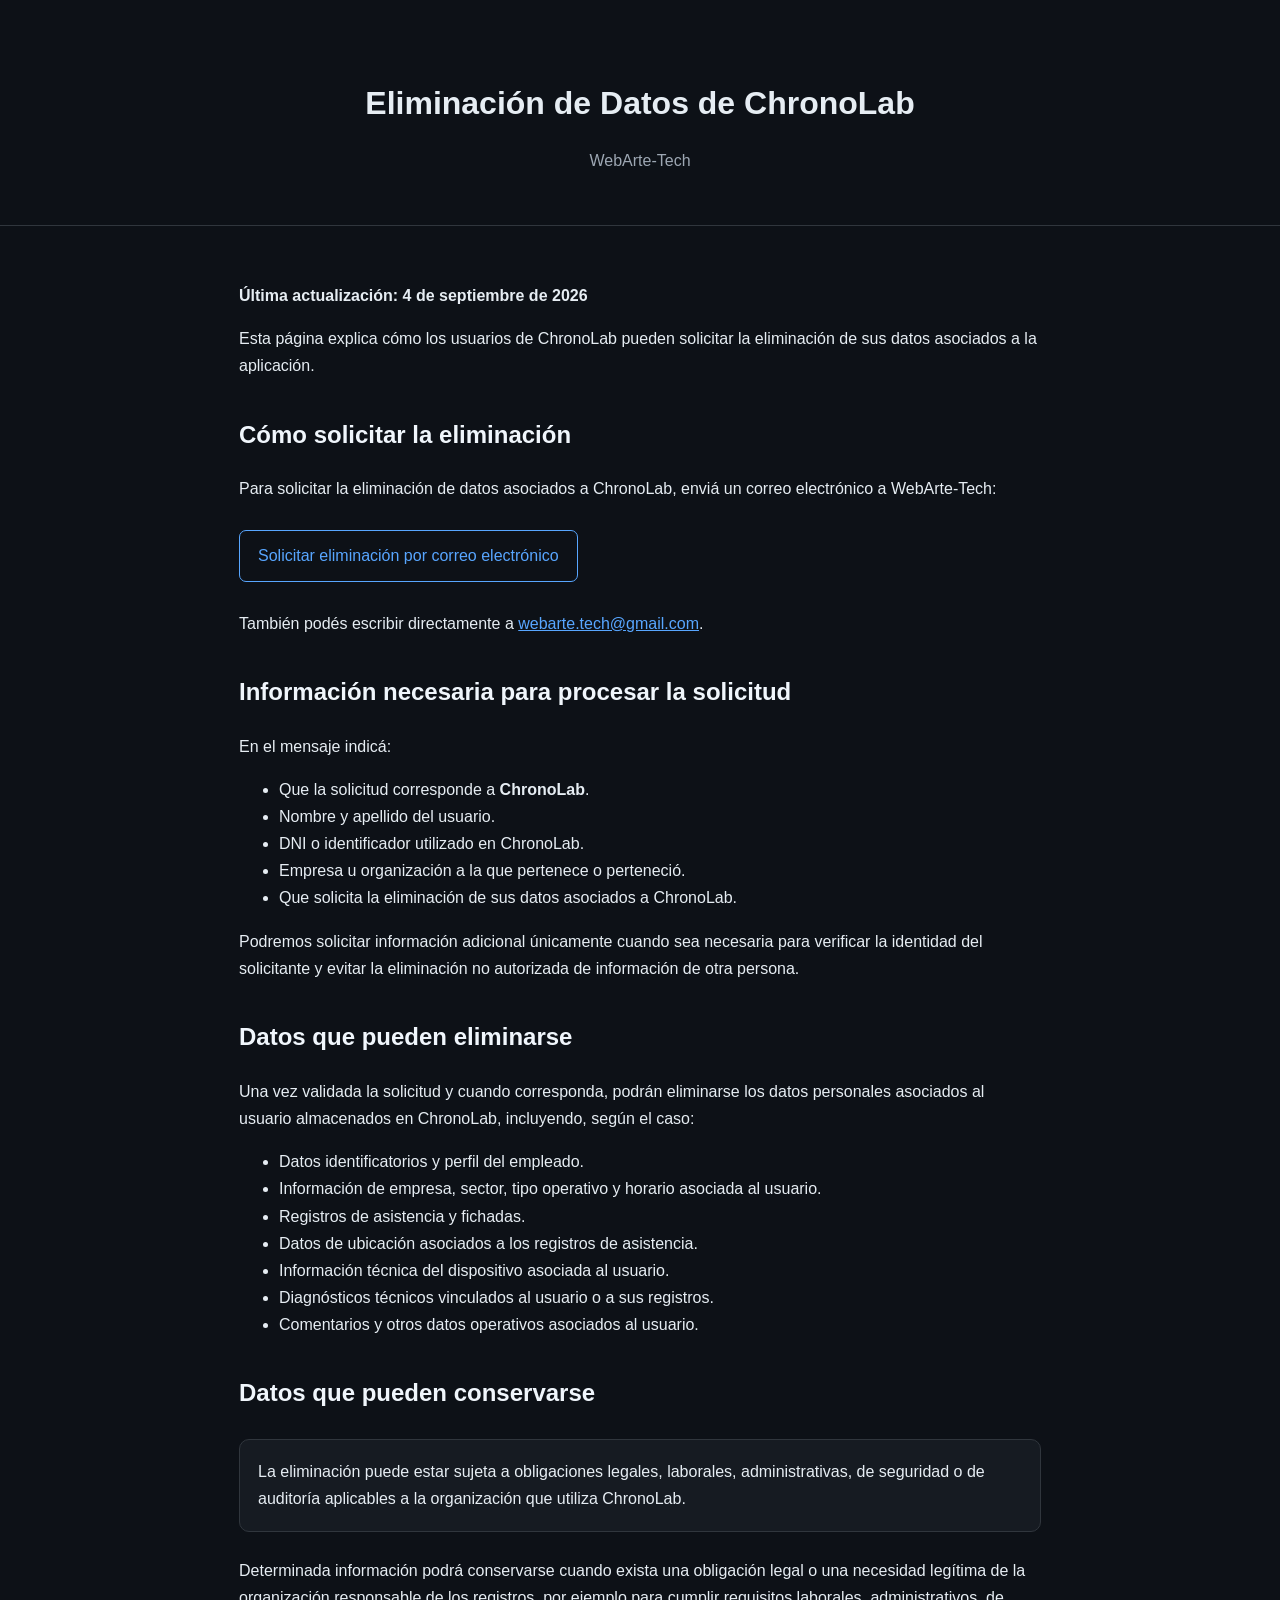
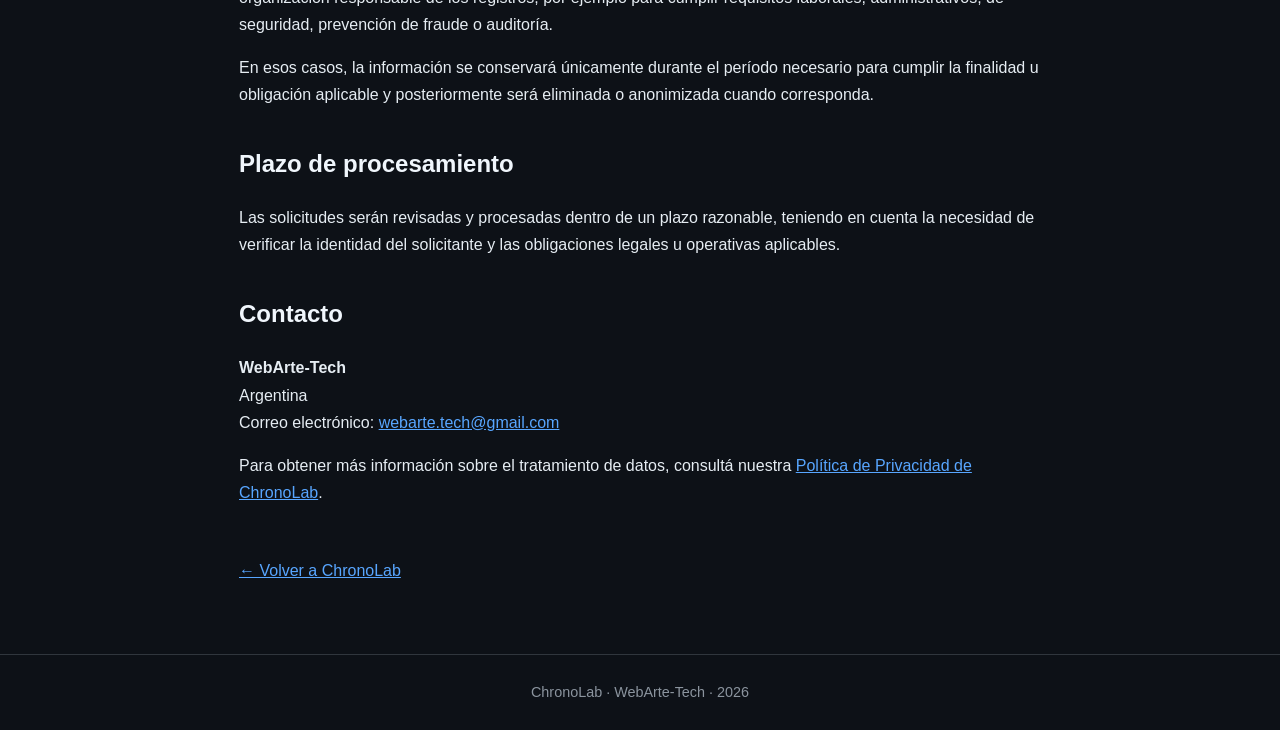
==== eliminacion-datos.html @ e735e455 "Create eliminacion-datos.html" ====
<!DOCTYPE html>
<html lang="es">
<head>
  <meta charset="UTF-8">
  <meta name="viewport" content="width=device-width, initial-scale=1.0">
  <meta name="description" content="Procedimiento para solicitar la eliminación de datos de ChronoLab.">
  <title>Eliminación de Datos | ChronoLab</title>

  <style>
    * { box-sizing: border-box; }

    body {
      margin: 0;
      font-family: Arial, Helvetica, sans-serif;
      background: #0d1117;
      color: #e6edf3;
      line-height: 1.7;
    }

    header {
      padding: 55px 24px 35px;
      text-align: center;
      border-bottom: 1px solid #30363d;
    }

    h1 { margin-bottom: 5px; }

    header p { color: #9da7b3; }

    main {
      max-width: 850px;
      margin: auto;
      padding: 40px 24px 70px;
    }

    h2 {
      margin-top: 35px;
      color: #f0f6fc;
    }

    a { color: #58a6ff; }

    .notice {
      background: #161b22;
      border: 1px solid #30363d;
      border-radius: 10px;
      padding: 18px;
      margin: 25px 0;
    }

    .button {
      display: inline-block;
      margin: 12px 0;
      padding: 11px 18px;
      border: 1px solid #58a6ff;
      border-radius: 7px;
      text-decoration: none;
      color: #58a6ff;
    }

    .back {
      display: inline-block;
      margin-top: 35px;
    }

    footer {
      border-top: 1px solid #30363d;
      text-align: center;
      padding: 25px;
      color: #8b949e;
      font-size: .9rem;
    }
  </style>
</head>

<body>

<header>
  <h1>Eliminación de Datos de ChronoLab</h1>
  <p>WebArte-Tech</p>
</header>

<main>

  <p><strong>Última actualización: 4 de septiembre de 2026</strong></p>

  <p>
    Esta página explica cómo los usuarios de ChronoLab pueden solicitar
    la eliminación de sus datos asociados a la aplicación.
  </p>

  <h2>Cómo solicitar la eliminación</h2>

  <p>
    Para solicitar la eliminación de datos asociados a ChronoLab, enviá
    un correo electrónico a WebArte-Tech:
  </p>

  <a class="button"
     href="mailto:webarte.tech@gmail.com?subject=Solicitud%20de%20eliminaci%C3%B3n%20de%20datos%20-%20ChronoLab">
    Solicitar eliminación por correo electrónico
  </a>

  <p>
    También podés escribir directamente a
    <a href="mailto:webarte.tech@gmail.com">webarte.tech@gmail.com</a>.
  </p>

  <h2>Información necesaria para procesar la solicitud</h2>

  <p>
    En el mensaje indicá:
  </p>

  <ul>
    <li>Que la solicitud corresponde a <strong>ChronoLab</strong>.</li>
    <li>Nombre y apellido del usuario.</li>
    <li>DNI o identificador utilizado en ChronoLab.</li>
    <li>Empresa u organización a la que pertenece o perteneció.</li>
    <li>Que solicita la eliminación de sus datos asociados a ChronoLab.</li>
  </ul>

  <p>
    Podremos solicitar información adicional únicamente cuando sea
    necesaria para verificar la identidad del solicitante y evitar la
    eliminación no autorizada de información de otra persona.
  </p>

  <h2>Datos que pueden eliminarse</h2>

  <p>
    Una vez validada la solicitud y cuando corresponda, podrán eliminarse
    los datos personales asociados al usuario almacenados en ChronoLab,
    incluyendo, según el caso:
  </p>

  <ul>
    <li>Datos identificatorios y perfil del empleado.</li>
    <li>Información de empresa, sector, tipo operativo y horario asociada al usuario.</li>
    <li>Registros de asistencia y fichadas.</li>
    <li>Datos de ubicación asociados a los registros de asistencia.</li>
    <li>Información técnica del dispositivo asociada al usuario.</li>
    <li>Diagnósticos técnicos vinculados al usuario o a sus registros.</li>
    <li>Comentarios y otros datos operativos asociados al usuario.</li>
  </ul>

  <h2>Datos que pueden conservarse</h2>

  <div class="notice">
    La eliminación puede estar sujeta a obligaciones legales, laborales,
    administrativas, de seguridad o de auditoría aplicables a la
    organización que utiliza ChronoLab.
  </div>

  <p>
    Determinada información podrá conservarse cuando exista una obligación
    legal o una necesidad legítima de la organización responsable de los
    registros, por ejemplo para cumplir requisitos laborales,
    administrativos, de seguridad, prevención de fraude o auditoría.
  </p>

  <p>
    En esos casos, la información se conservará únicamente durante el
    período necesario para cumplir la finalidad u obligación aplicable y
    posteriormente será eliminada o anonimizada cuando corresponda.
  </p>

  <h2>Plazo de procesamiento</h2>

  <p>
    Las solicitudes serán revisadas y procesadas dentro de un plazo
    razonable, teniendo en cuenta la necesidad de verificar la identidad
    del solicitante y las obligaciones legales u operativas aplicables.
  </p>

  <h2>Contacto</h2>

  <p>
    <strong>WebArte-Tech</strong><br>
    Argentina<br>
    Correo electrónico:
    <a href="mailto:webarte.tech@gmail.com">webarte.tech@gmail.com</a>
  </p>

  <p>
    Para obtener más información sobre el tratamiento de datos, consultá
    nuestra
    <a href="privacidad.html">Política de Privacidad de ChronoLab</a>.
  </p>

  <a class="back" href="index.html">← Volver a ChronoLab</a>

</main>

<footer>
  ChronoLab · WebArte-Tech · 2026
</footer>

</body>
</html>
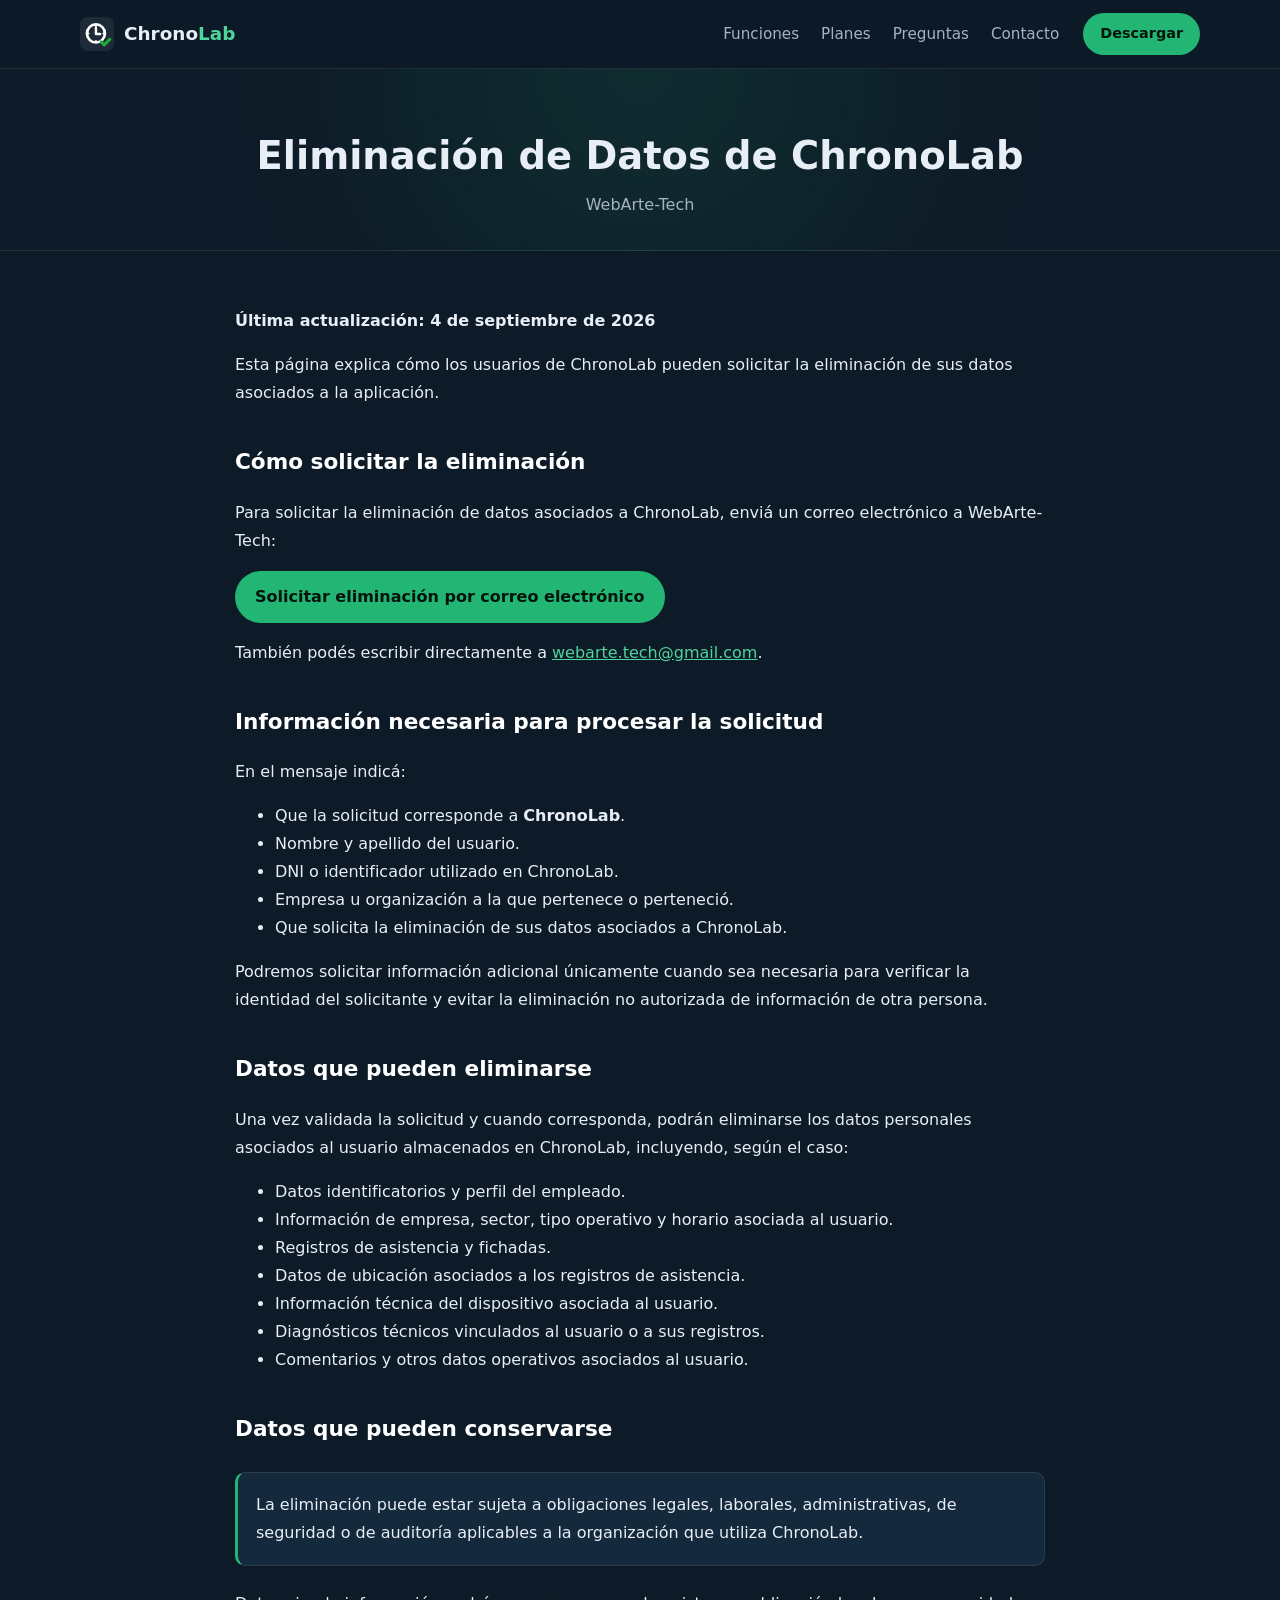
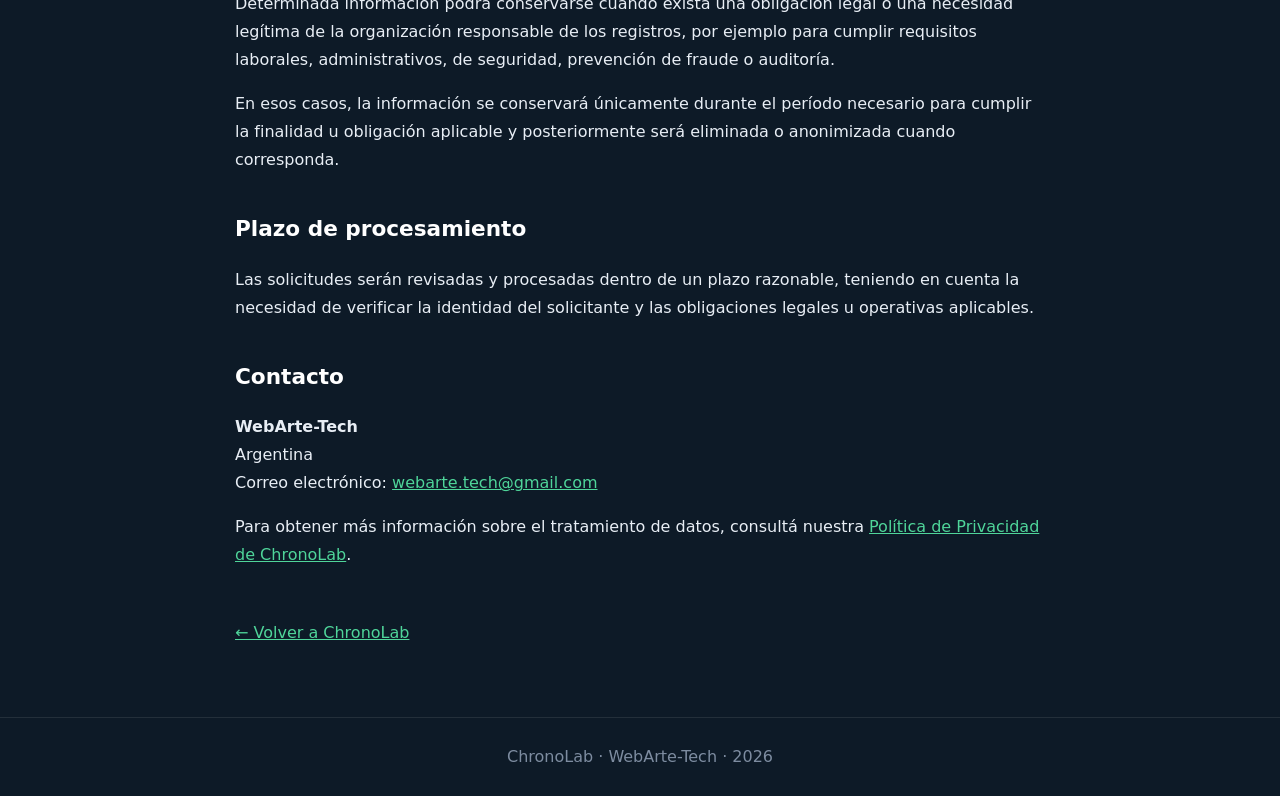
==== commit 51a743b1: "Sitio nuevo de ChronoLab: portada completa, planes actualizados y diseño común Co-Authored-By: Claud" ====
--- a/eliminacion-datos.html
+++ b/eliminacion-datos.html
@@ -5,75 +5,27 @@
   <meta name="viewport" content="width=device-width, initial-scale=1.0">
   <meta name="description" content="Procedimiento para solicitar la eliminación de datos de ChronoLab.">
   <title>Eliminación de Datos | ChronoLab</title>
-
-  <style>
-    * { box-sizing: border-box; }
-
-    body {
-      margin: 0;
-      font-family: Arial, Helvetica, sans-serif;
-      background: #0d1117;
-      color: #e6edf3;
-      line-height: 1.7;
-    }
-
-    header {
-      padding: 55px 24px 35px;
-      text-align: center;
-      border-bottom: 1px solid #30363d;
-    }
-
-    h1 { margin-bottom: 5px; }
-
-    header p { color: #9da7b3; }
-
-    main {
-      max-width: 850px;
-      margin: auto;
-      padding: 40px 24px 70px;
-    }
-
-    h2 {
-      margin-top: 35px;
-      color: #f0f6fc;
-    }
-
-    a { color: #58a6ff; }
-
-    .notice {
-      background: #161b22;
-      border: 1px solid #30363d;
-      border-radius: 10px;
-      padding: 18px;
-      margin: 25px 0;
-    }
-
-    .button {
-      display: inline-block;
-      margin: 12px 0;
-      padding: 11px 18px;
-      border: 1px solid #58a6ff;
-      border-radius: 7px;
-      text-decoration: none;
-      color: #58a6ff;
-    }
-
-    .back {
-      display: inline-block;
-      margin-top: 35px;
-    }
-
-    footer {
-      border-top: 1px solid #30363d;
-      text-align: center;
-      padding: 25px;
-      color: #8b949e;
-      font-size: .9rem;
-    }
-  </style>
+  <link rel="icon" type="image/svg+xml" href="logo.svg">
+  <link rel="stylesheet" href="estilos.css">
 </head>
 
-<body>
+<body class="legal">
+
+<header class="barra">
+  <div class="contenedor">
+    <a class="marca" href="./" aria-label="ChronoLab, inicio">
+      <img src="logo.svg" alt="">
+      <span>Chrono<b>Lab</b></span>
+    </a>
+    <nav class="menu" aria-label="Secciones">
+      <a href="./#funciones">Funciones</a>
+      <a href="planes.html">Planes</a>
+      <a href="./#preguntas">Preguntas</a>
+      <a href="./#contacto">Contacto</a>
+    </nav>
+    <a class="boton boton-primario boton-chico" href="https://play.google.com/store/apps/details?id=com.chronolab.app" target="_blank" rel="noopener">Descargar</a>
+  </div>
+</header>
 
 <header>
   <h1>Eliminación de Datos de ChronoLab</h1>
--- a/estilos.css
+++ b/estilos.css
@@ -0,0 +1,337 @@
+/* ChronoLab · WebArte-Tech — estilos compartidos del sitio */
+:root {
+  --fondo: #0d1a27;
+  --fondo-2: #11273b;
+  --tarjeta: #15293d;
+  --borde: rgba(255, 255, 255, 0.09);
+  --texto: #e8eef5;
+  --suave: #a5b3c3;
+  --tenue: #7d8ca0;
+  --verde: #22b573;
+  --verde-claro: #4fd59a;
+  --verde-oscuro: #178a56;
+  --radio: 16px;
+  --ancho: 1120px;
+}
+
+* { box-sizing: border-box; }
+
+html { scroll-behavior: smooth; }
+
+body {
+  margin: 0;
+  font-family: "Segoe UI", system-ui, -apple-system, Roboto, Arial, sans-serif;
+  background: var(--fondo);
+  color: var(--texto);
+  line-height: 1.6;
+  -webkit-font-smoothing: antialiased;
+}
+
+a { color: var(--verde-claro); }
+img { max-width: 100%; height: auto; display: block; }
+
+.contenedor { width: min(var(--ancho), 100% - 40px); margin-inline: auto; }
+
+/* ---------- Barra superior ---------- */
+.barra {
+  position: sticky;
+  top: 0;
+  z-index: 10;
+  background: rgba(13, 26, 39, 0.88);
+  backdrop-filter: blur(10px);
+  border-bottom: 1px solid var(--borde);
+}
+.barra .contenedor {
+  display: flex;
+  align-items: center;
+  gap: 24px;
+  min-height: 68px;
+}
+.marca {
+  display: flex;
+  align-items: center;
+  gap: 10px;
+  color: var(--texto);
+  text-decoration: none;
+  font-weight: 700;
+  font-size: 1.15rem;
+}
+.marca img { width: 34px; height: 34px; }
+.marca span b { color: var(--verde-claro); font-weight: 700; }
+.menu {
+  display: flex;
+  gap: 22px;
+  margin-left: auto;
+  font-size: 0.95rem;
+}
+.menu a { color: var(--suave); text-decoration: none; }
+.menu a:hover { color: var(--texto); }
+
+/* ---------- Botones ---------- */
+.boton {
+  display: inline-flex;
+  align-items: center;
+  justify-content: center;
+  gap: 8px;
+  padding: 12px 22px;
+  border-radius: 999px;
+  font-weight: 600;
+  text-decoration: none;
+  border: 1px solid transparent;
+  transition: background 0.2s, border-color 0.2s, transform 0.2s;
+}
+.boton:hover { transform: translateY(-1px); }
+.boton-primario { background: var(--verde); color: #04140c; }
+.boton-primario:hover { background: var(--verde-claro); }
+.boton-secundario { border-color: var(--borde); color: var(--texto); background: rgba(255, 255, 255, 0.03); }
+.boton-secundario:hover { border-color: rgba(79, 213, 154, 0.5); }
+.boton-chico { padding: 8px 16px; font-size: 0.9rem; }
+.boton svg { width: 18px; height: 18px; }
+
+/* ---------- Portada ---------- */
+.portada {
+  padding: 72px 0 56px;
+  background:
+    radial-gradient(circle at 85% 10%, rgba(34, 181, 115, 0.14), transparent 40%),
+    radial-gradient(circle at 5% 90%, rgba(34, 140, 200, 0.10), transparent 35%),
+    var(--fondo);
+}
+.etiqueta {
+  display: inline-block;
+  color: var(--verde-claro);
+  font-size: 0.8rem;
+  font-weight: 700;
+  letter-spacing: 0.16em;
+  text-transform: uppercase;
+}
+.portada h1 {
+  margin: 14px 0 0;
+  font-size: clamp(2.2rem, 5vw, 3.6rem);
+  line-height: 1.08;
+  letter-spacing: -0.03em;
+  max-width: 820px;
+}
+.portada h1 span { color: var(--verde-claro); }
+.portada .bajada {
+  max-width: 640px;
+  margin: 20px 0 0;
+  color: var(--suave);
+  font-size: 1.12rem;
+}
+.acciones { display: flex; flex-wrap: wrap; gap: 12px; margin-top: 30px; }
+.portada-imagen {
+  margin-top: 48px;
+  border-radius: 22px;
+  overflow: hidden;
+  border: 1px solid var(--borde);
+  box-shadow: 0 30px 80px rgba(0, 0, 0, 0.35);
+}
+
+/* ---------- Franja de puntos fuertes ---------- */
+.franja {
+  display: grid;
+  grid-template-columns: repeat(4, 1fr);
+  gap: 1px;
+  margin-top: 40px;
+  background: var(--borde);
+  border: 1px solid var(--borde);
+  border-radius: var(--radio);
+  overflow: hidden;
+}
+.franja div { background: var(--fondo-2); padding: 20px; }
+.franja strong { display: block; color: var(--verde-claro); font-size: 0.85rem; letter-spacing: 0.08em; }
+.franja span { color: var(--suave); font-size: 0.95rem; }
+
+/* ---------- Secciones ---------- */
+.seccion { padding: 84px 0; }
+.seccion-alterna { background: var(--fondo-2); }
+.seccion-titulo { max-width: 720px; margin-bottom: 40px; }
+.seccion-titulo h2 {
+  margin: 10px 0 0;
+  font-size: clamp(1.8rem, 3.4vw, 2.5rem);
+  line-height: 1.15;
+  letter-spacing: -0.02em;
+}
+.seccion-titulo p { color: var(--suave); margin: 14px 0 0; font-size: 1.05rem; }
+
+.rejilla { display: grid; grid-template-columns: repeat(3, 1fr); gap: 18px; }
+.rejilla-2 { grid-template-columns: repeat(2, 1fr); }
+
+.tarjeta {
+  background: var(--tarjeta);
+  border: 1px solid var(--borde);
+  border-radius: var(--radio);
+  padding: 24px;
+}
+.seccion-alterna .tarjeta { background: var(--fondo); }
+.tarjeta h3 { margin: 14px 0 6px; font-size: 1.1rem; }
+.tarjeta p { margin: 0; color: var(--suave); font-size: 0.97rem; }
+.icono {
+  width: 44px;
+  height: 44px;
+  display: grid;
+  place-items: center;
+  border-radius: 12px;
+  background: rgba(34, 181, 115, 0.12);
+  color: var(--verde-claro);
+}
+.icono svg { width: 24px; height: 24px; }
+
+.subtitulo-grupo {
+  display: flex;
+  align-items: center;
+  gap: 12px;
+  margin: 46px 0 18px;
+  font-size: 1.25rem;
+}
+.subtitulo-grupo:first-of-type { margin-top: 0; }
+.subtitulo-grupo small {
+  font-size: 0.75rem;
+  font-weight: 700;
+  letter-spacing: 0.1em;
+  color: var(--verde-claro);
+  border: 1px solid rgba(79, 213, 154, 0.35);
+  border-radius: 999px;
+  padding: 3px 10px;
+}
+
+/* ---------- Planes ---------- */
+.planes { display: grid; grid-template-columns: repeat(3, 1fr); gap: 18px; align-items: stretch; }
+.plan {
+  display: flex;
+  flex-direction: column;
+  background: var(--tarjeta);
+  border: 1px solid var(--borde);
+  border-radius: 20px;
+  padding: 28px;
+}
+.plan-destacado { border-color: rgba(79, 213, 154, 0.55); box-shadow: 0 0 0 1px rgba(79, 213, 154, 0.25) inset; }
+.plan .tipo { color: var(--verde-claro); font-size: 0.8rem; font-weight: 700; letter-spacing: 0.1em; text-transform: uppercase; }
+.plan h3 { margin: 6px 0 0; font-size: 1.5rem; }
+.precio { margin: 16px 0 0; font-size: 2.2rem; font-weight: 800; letter-spacing: -0.02em; }
+.precio small { font-size: 1rem; font-weight: 500; color: var(--suave); }
+.anual { margin: 4px 0 0; color: var(--suave); font-size: 0.92rem; }
+.anual b { color: var(--verde-claro); }
+.plan .para { color: var(--suave); margin: 16px 0 0; font-size: 0.97rem; }
+.lista { list-style: none; padding: 0; margin: 20px 0 24px; display: grid; gap: 9px; font-size: 0.95rem; }
+.lista li { display: flex; gap: 10px; align-items: flex-start; }
+.lista li::before {
+  content: "";
+  flex: none;
+  width: 18px;
+  height: 18px;
+  margin-top: 3px;
+  border-radius: 50%;
+  background: rgba(34, 181, 115, 0.18) url("data:image/svg+xml,%3Csvg xmlns='http://www.w3.org/2000/svg' viewBox='0 0 24 24' fill='none' stroke='%234fd59a' stroke-width='3' stroke-linecap='round' stroke-linejoin='round'%3E%3Cpath d='M6 12.5l4 4 8-9'/%3E%3C/svg%3E") center / 12px no-repeat;
+}
+.plan .boton { margin-top: auto; }
+
+.etapas { display: grid; grid-template-columns: repeat(3, 1fr); gap: 12px; margin: 18px 0 0; }
+.etapa { border: 1px dashed rgba(79, 213, 154, 0.35); border-radius: 12px; padding: 14px; }
+.etapa b { display: block; color: var(--verde-claro); font-size: 0.85rem; }
+.etapa span { color: var(--suave); font-size: 0.9rem; }
+
+.nota { color: var(--tenue); font-size: 0.9rem; margin-top: 26px; }
+
+/* ---------- Preguntas frecuentes ---------- */
+.preguntas { display: grid; gap: 12px; max-width: 860px; }
+.preguntas details {
+  background: var(--tarjeta);
+  border: 1px solid var(--borde);
+  border-radius: 14px;
+  padding: 4px 20px;
+}
+.preguntas summary {
+  cursor: pointer;
+  list-style: none;
+  padding: 16px 0;
+  font-weight: 600;
+  display: flex;
+  justify-content: space-between;
+  gap: 16px;
+}
+.preguntas summary::-webkit-details-marker { display: none; }
+.preguntas summary::after { content: "+"; color: var(--verde-claro); font-size: 1.3rem; line-height: 1; }
+.preguntas details[open] summary::after { content: "−"; }
+.preguntas details p { margin: 0 0 18px; color: var(--suave); }
+
+/* ---------- Contacto ---------- */
+.contacto {
+  display: grid;
+  grid-template-columns: 1.2fr 1fr;
+  gap: 32px;
+  align-items: center;
+  background: linear-gradient(135deg, rgba(34, 181, 115, 0.16), rgba(17, 39, 59, 0.6));
+  border: 1px solid rgba(79, 213, 154, 0.3);
+  border-radius: 24px;
+  padding: 40px;
+}
+.contacto h2 { margin: 0; font-size: clamp(1.6rem, 3vw, 2.2rem); line-height: 1.2; }
+.contacto p { color: var(--suave); }
+.canales { display: grid; gap: 12px; }
+.canal {
+  display: flex;
+  align-items: center;
+  gap: 14px;
+  padding: 16px 18px;
+  border-radius: 14px;
+  background: rgba(13, 26, 39, 0.7);
+  border: 1px solid var(--borde);
+  color: var(--texto);
+  text-decoration: none;
+}
+.canal:hover { border-color: rgba(79, 213, 154, 0.5); }
+.canal svg { width: 22px; height: 22px; color: var(--verde-claro); flex: none; }
+.canal small { display: block; color: var(--tenue); font-size: 0.78rem; letter-spacing: 0.08em; text-transform: uppercase; }
+
+/* ---------- Pie ---------- */
+.pie { border-top: 1px solid var(--borde); padding: 34px 0; color: var(--tenue); font-size: 0.9rem; }
+.pie .contenedor { display: flex; flex-wrap: wrap; gap: 14px 28px; align-items: center; justify-content: space-between; }
+.pie nav { display: flex; flex-wrap: wrap; gap: 18px; }
+.pie a { color: var(--suave); text-decoration: none; }
+.pie a:hover { color: var(--texto); }
+
+/* ---------- Páginas legales (privacidad, eliminación de datos) ---------- */
+.legal > header:not(.barra) {
+  padding: 56px 20px 32px;
+  text-align: center;
+  border-bottom: 1px solid var(--borde);
+  background: radial-gradient(circle at 50% 0%, rgba(34, 181, 115, 0.12), transparent 60%);
+}
+.legal > header:not(.barra) h1 { margin: 0 0 6px; font-size: clamp(1.8rem, 4vw, 2.4rem); }
+.legal > header:not(.barra) p { color: var(--suave); margin: 0; }
+.legal main { max-width: 850px; margin: auto; padding: 40px 20px 70px; line-height: 1.75; }
+.legal main h2 { margin-top: 36px; color: #fff; font-size: 1.35rem; }
+.legal .notice {
+  background: var(--tarjeta);
+  border: 1px solid var(--borde);
+  border-left: 3px solid var(--verde);
+  border-radius: 10px;
+  padding: 18px;
+  margin: 24px 0;
+}
+.legal .button {
+  display: inline-block;
+  background: var(--verde);
+  color: #04140c;
+  padding: 12px 20px;
+  border-radius: 999px;
+  font-weight: 600;
+  text-decoration: none;
+}
+.legal .back { display: inline-block; margin-top: 34px; }
+.legal footer { border-top: 1px solid var(--borde); text-align: center; padding: 26px; color: var(--tenue); }
+
+/* ---------- Pantallas chicas ---------- */
+@media (max-width: 900px) {
+  .rejilla, .planes, .etapas { grid-template-columns: 1fr; }
+  .rejilla-2 { grid-template-columns: 1fr; }
+  .franja { grid-template-columns: repeat(2, 1fr); }
+  .contacto { grid-template-columns: 1fr; padding: 28px; }
+  .menu { display: none; }
+  .barra .boton { margin-left: auto; }
+}
+@media (max-width: 520px) {
+  .franja { grid-template-columns: 1fr; }
+  .seccion { padding: 64px 0; }
+}
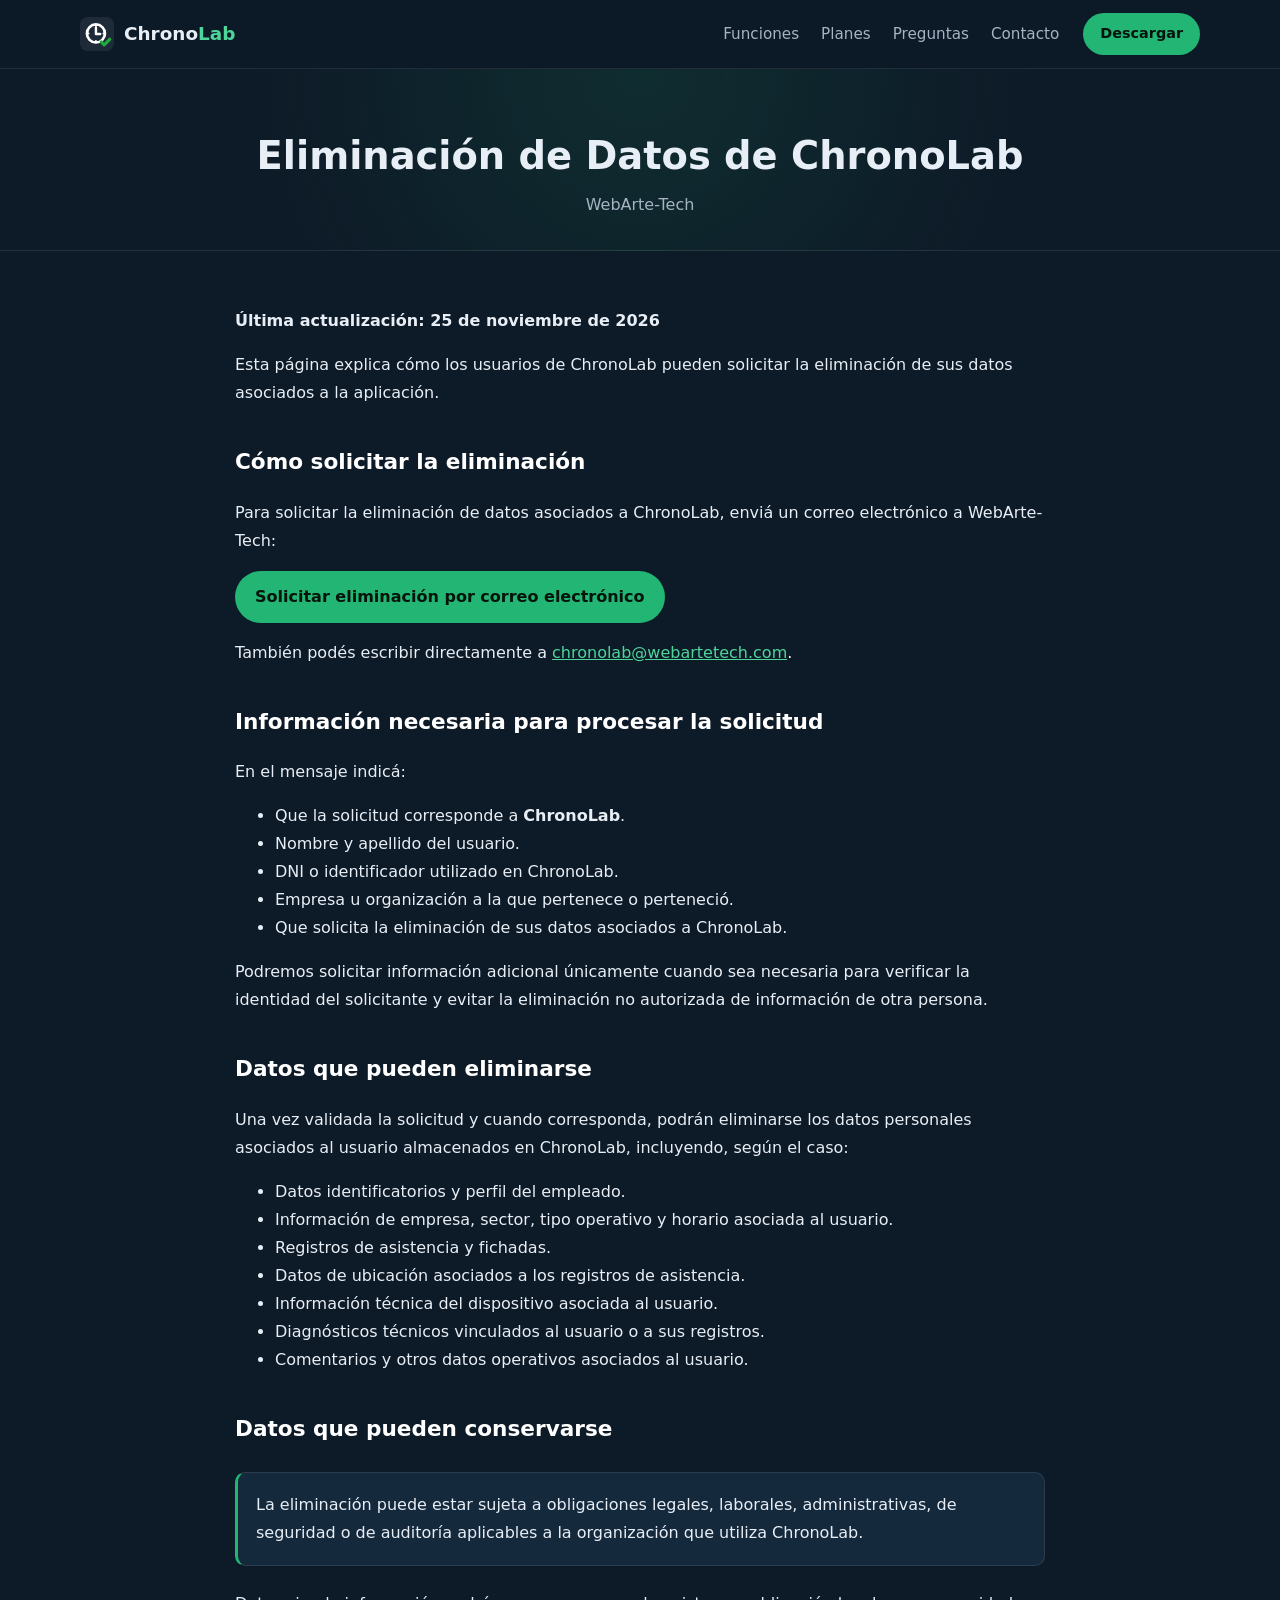
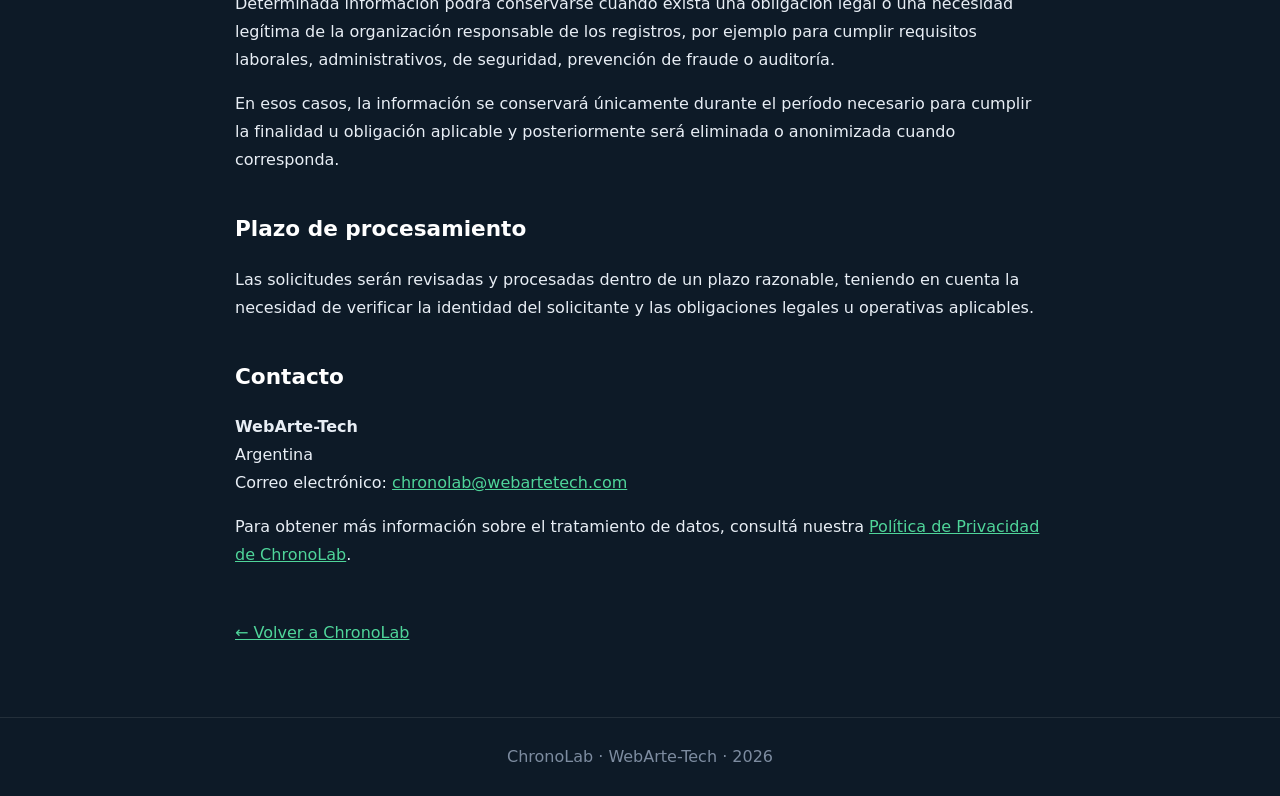
==== commit 7f58458a: "Contacto: chronolab@webartetech.com; fecha de actualización de privacidad y eliminación Co-Authored-" ====
--- a/eliminacion-datos.html
+++ b/eliminacion-datos.html
@@ -34,7 +34,7 @@
 
 <main>
 
-  <p><strong>Última actualización: 4 de septiembre de 2026</strong></p>
+  <p><strong>Última actualización: 25 de noviembre de 2026</strong></p>
 
   <p>
     Esta página explica cómo los usuarios de ChronoLab pueden solicitar
@@ -49,13 +49,13 @@
   </p>
 
   <a class="button"
-     href="mailto:webarte.tech@gmail.com?subject=Solicitud%20de%20eliminaci%C3%B3n%20de%20datos%20-%20ChronoLab">
+     href="mailto:chronolab@webartetech.com?subject=Solicitud%20de%20eliminaci%C3%B3n%20de%20datos%20-%20ChronoLab">
     Solicitar eliminación por correo electrónico
   </a>
 
   <p>
     También podés escribir directamente a
-    <a href="mailto:webarte.tech@gmail.com">webarte.tech@gmail.com</a>.
+    <a href="mailto:chronolab@webartetech.com">chronolab@webartetech.com</a>.
   </p>
 
   <h2>Información necesaria para procesar la solicitud</h2>
@@ -131,7 +131,7 @@
     <strong>WebArte-Tech</strong><br>
     Argentina<br>
     Correo electrónico:
-    <a href="mailto:webarte.tech@gmail.com">webarte.tech@gmail.com</a>
+    <a href="mailto:chronolab@webartetech.com">chronolab@webartetech.com</a>
   </p>
 
   <p>
--- a/estilos.css
+++ b/estilos.css
@@ -194,6 +194,20 @@
   border-radius: 999px;
   padding: 3px 10px;
 }
+
+/* ---------- Video ---------- */
+.video { display: grid; grid-template-columns: 1fr auto; gap: 48px; align-items: center; }
+.video .seccion-titulo { margin-bottom: 0; }
+.video-marco {
+  width: 300px;
+  aspect-ratio: 9 / 16;
+  border-radius: 24px;
+  overflow: hidden;
+  border: 1px solid var(--borde);
+  box-shadow: 0 30px 80px rgba(0, 0, 0, 0.35);
+  background: #000;
+}
+.video-marco iframe { width: 100%; height: 100%; border: 0; display: block; }
 
 /* ---------- Planes ---------- */
 .planes { display: grid; grid-template-columns: repeat(3, 1fr); gap: 18px; align-items: stretch; }
@@ -328,6 +342,7 @@
   .rejilla-2 { grid-template-columns: 1fr; }
   .franja { grid-template-columns: repeat(2, 1fr); }
   .contacto { grid-template-columns: 1fr; padding: 28px; }
+  .video { grid-template-columns: 1fr; justify-items: center; }
   .menu { display: none; }
   .barra .boton { margin-left: auto; }
 }
